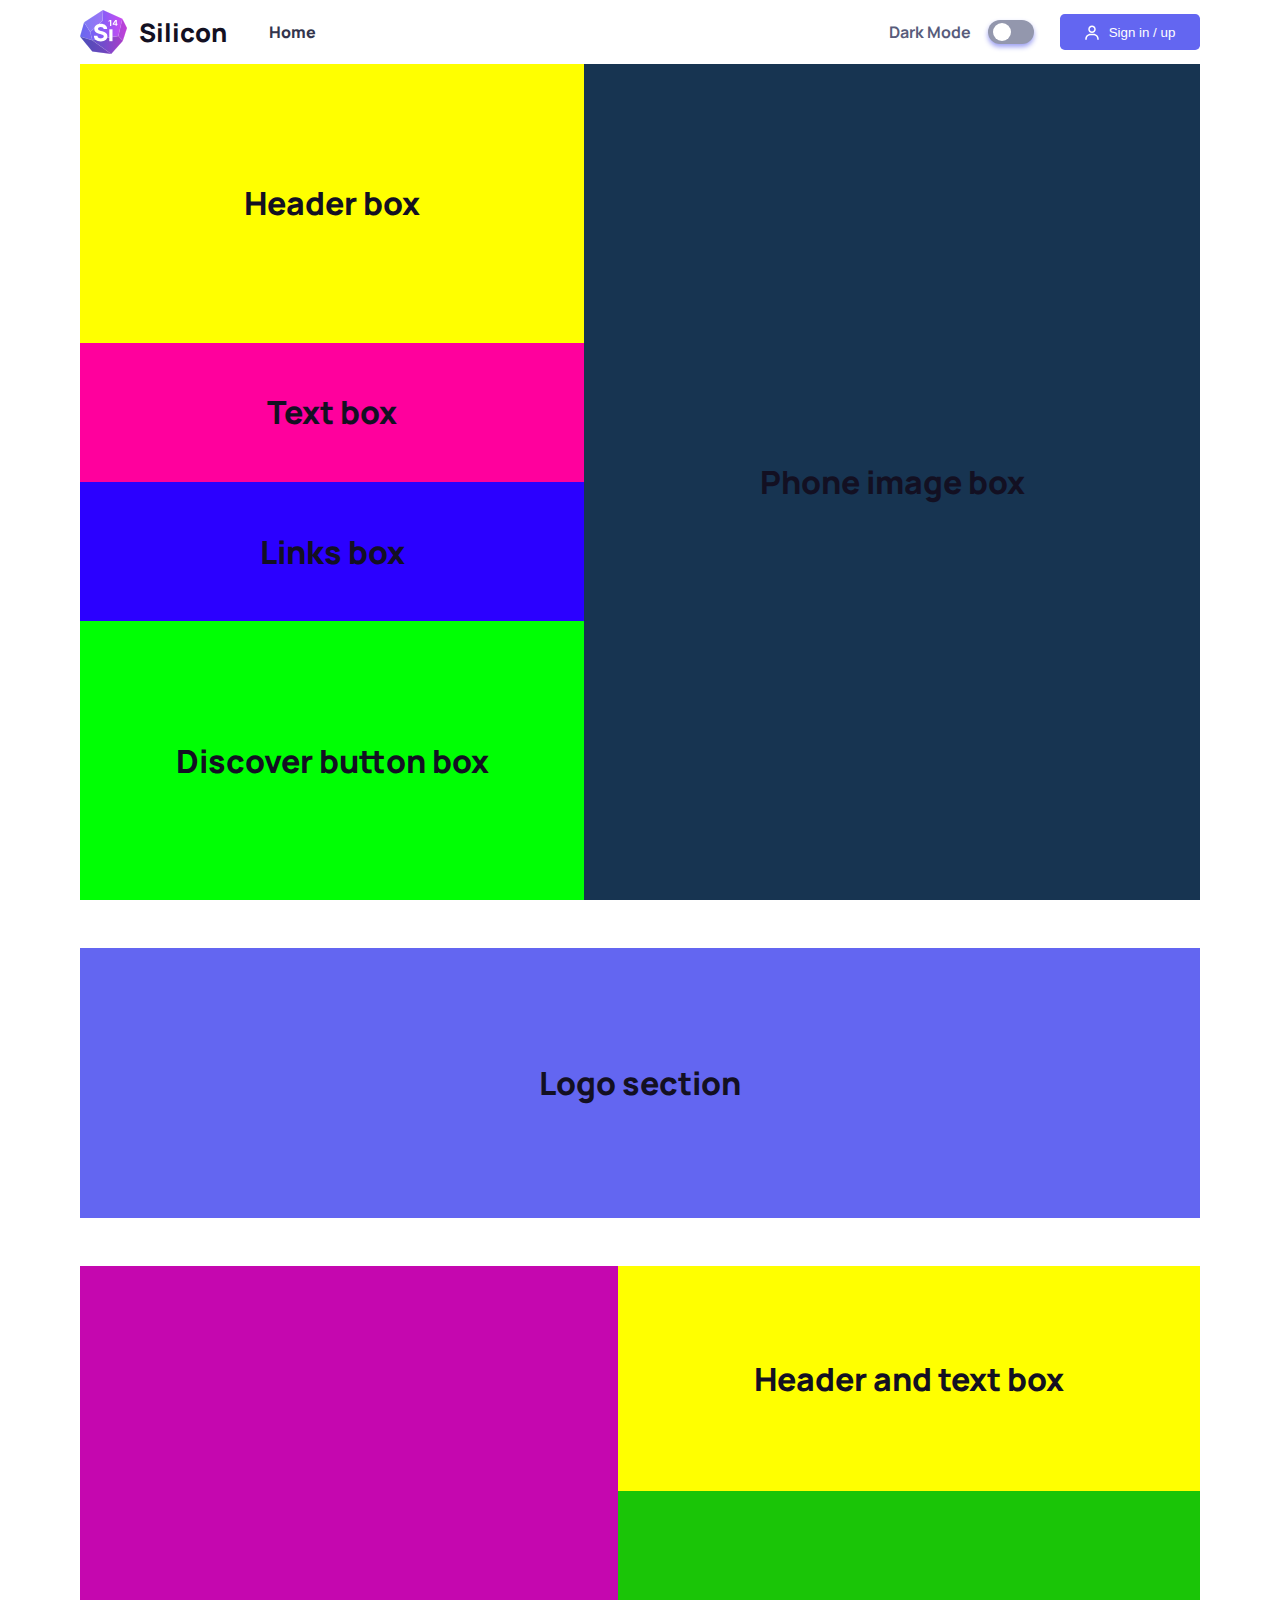
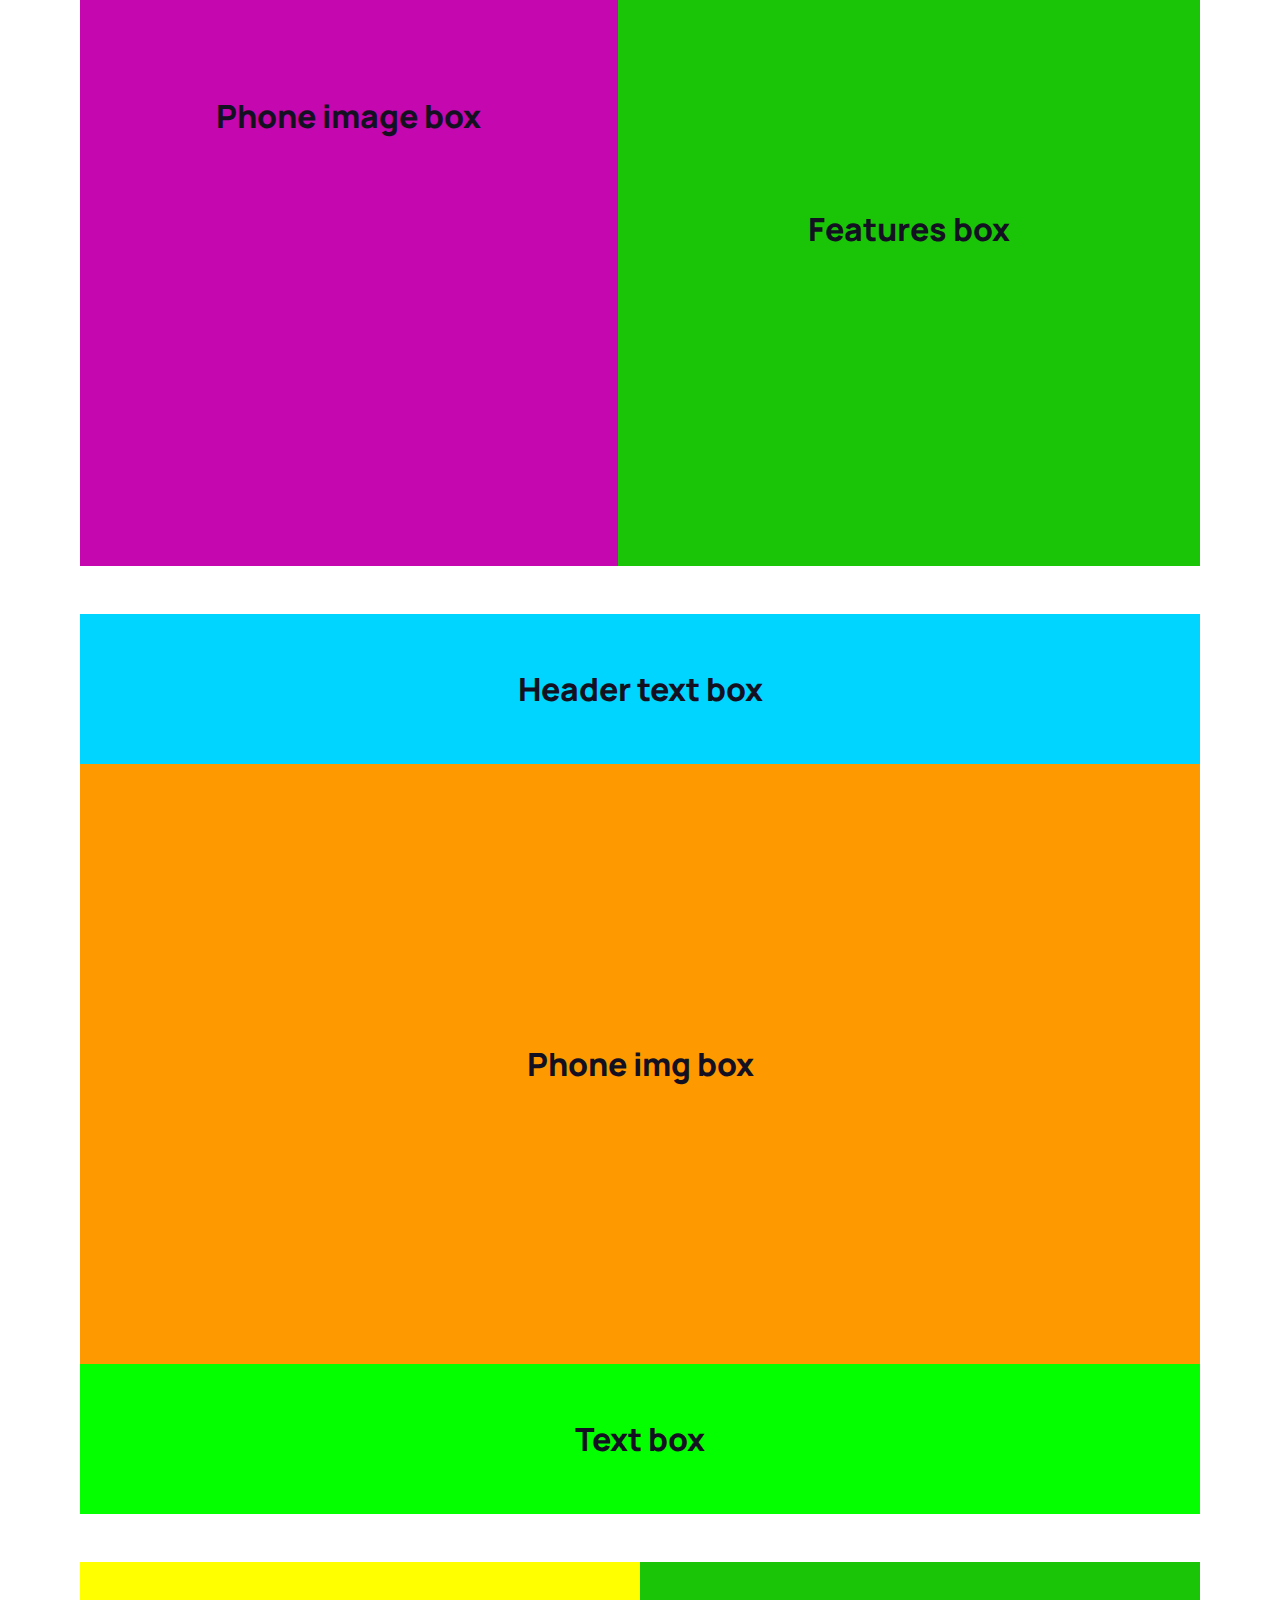
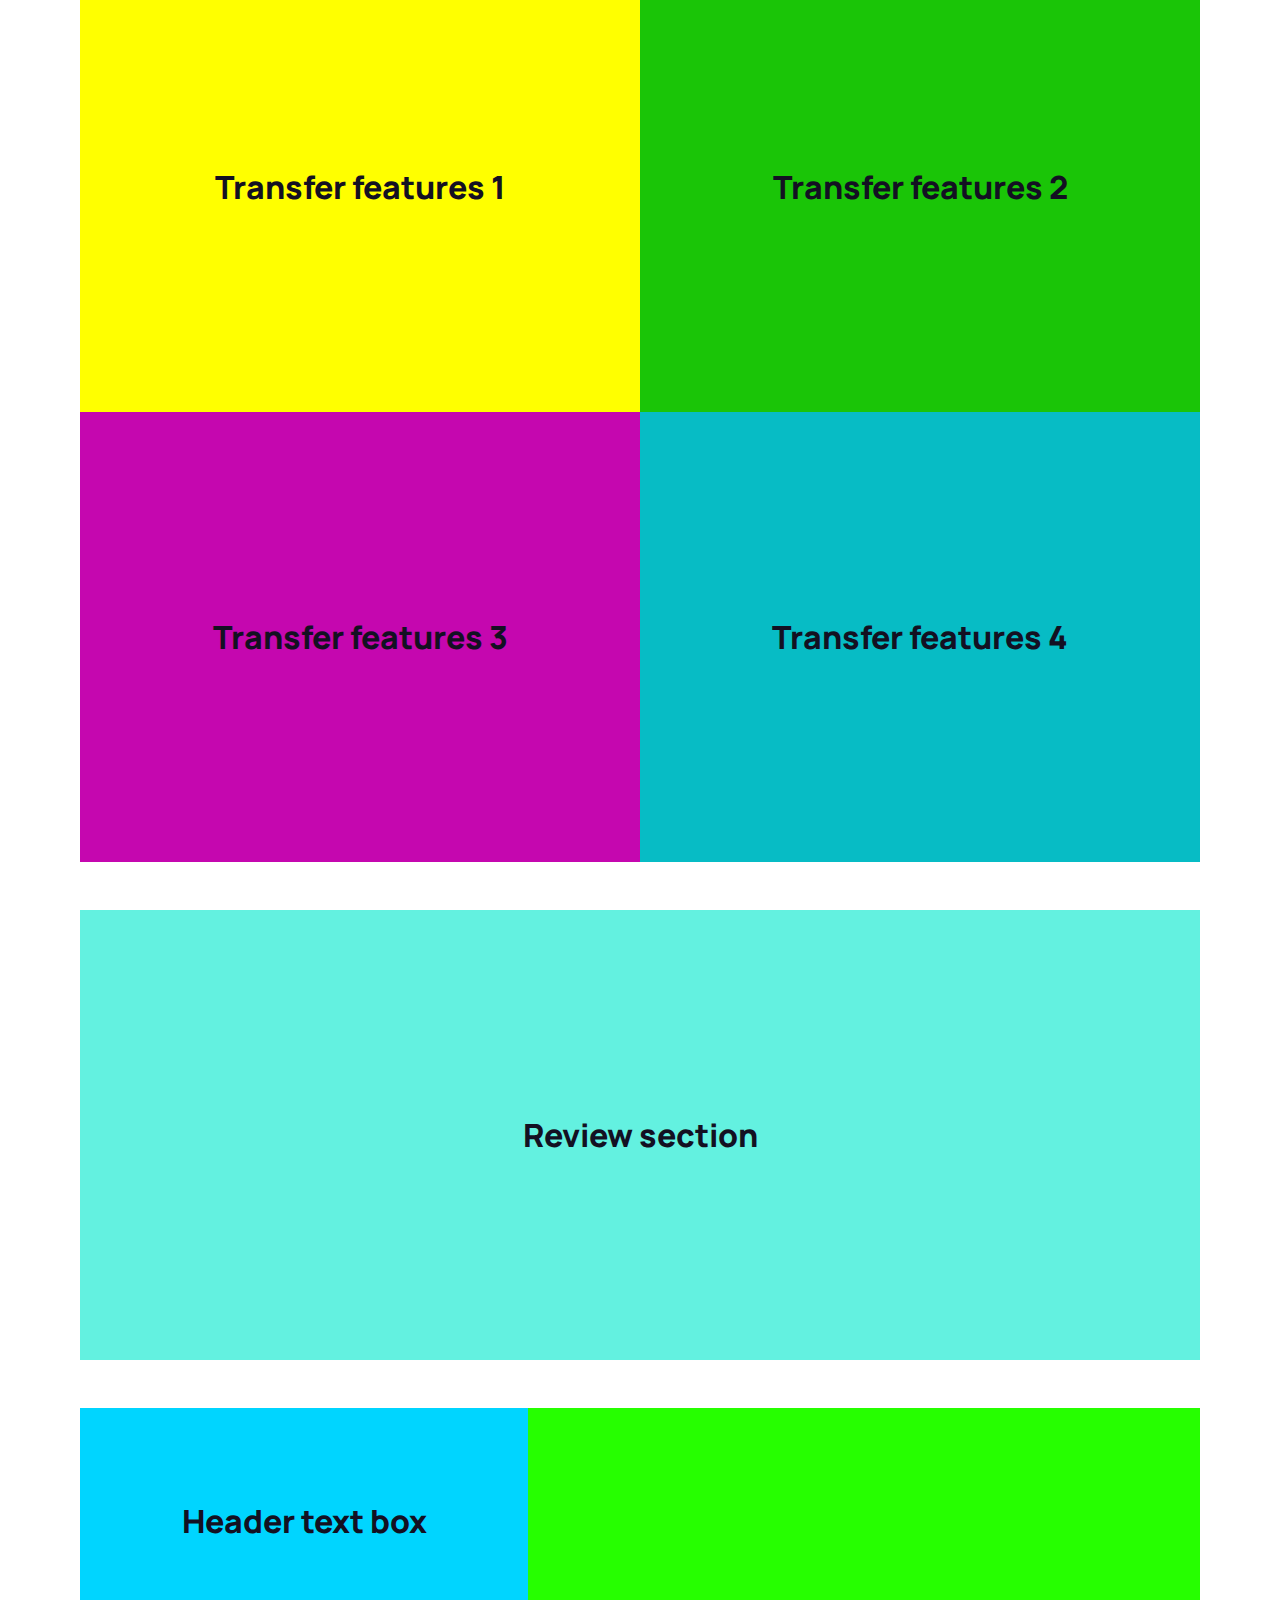
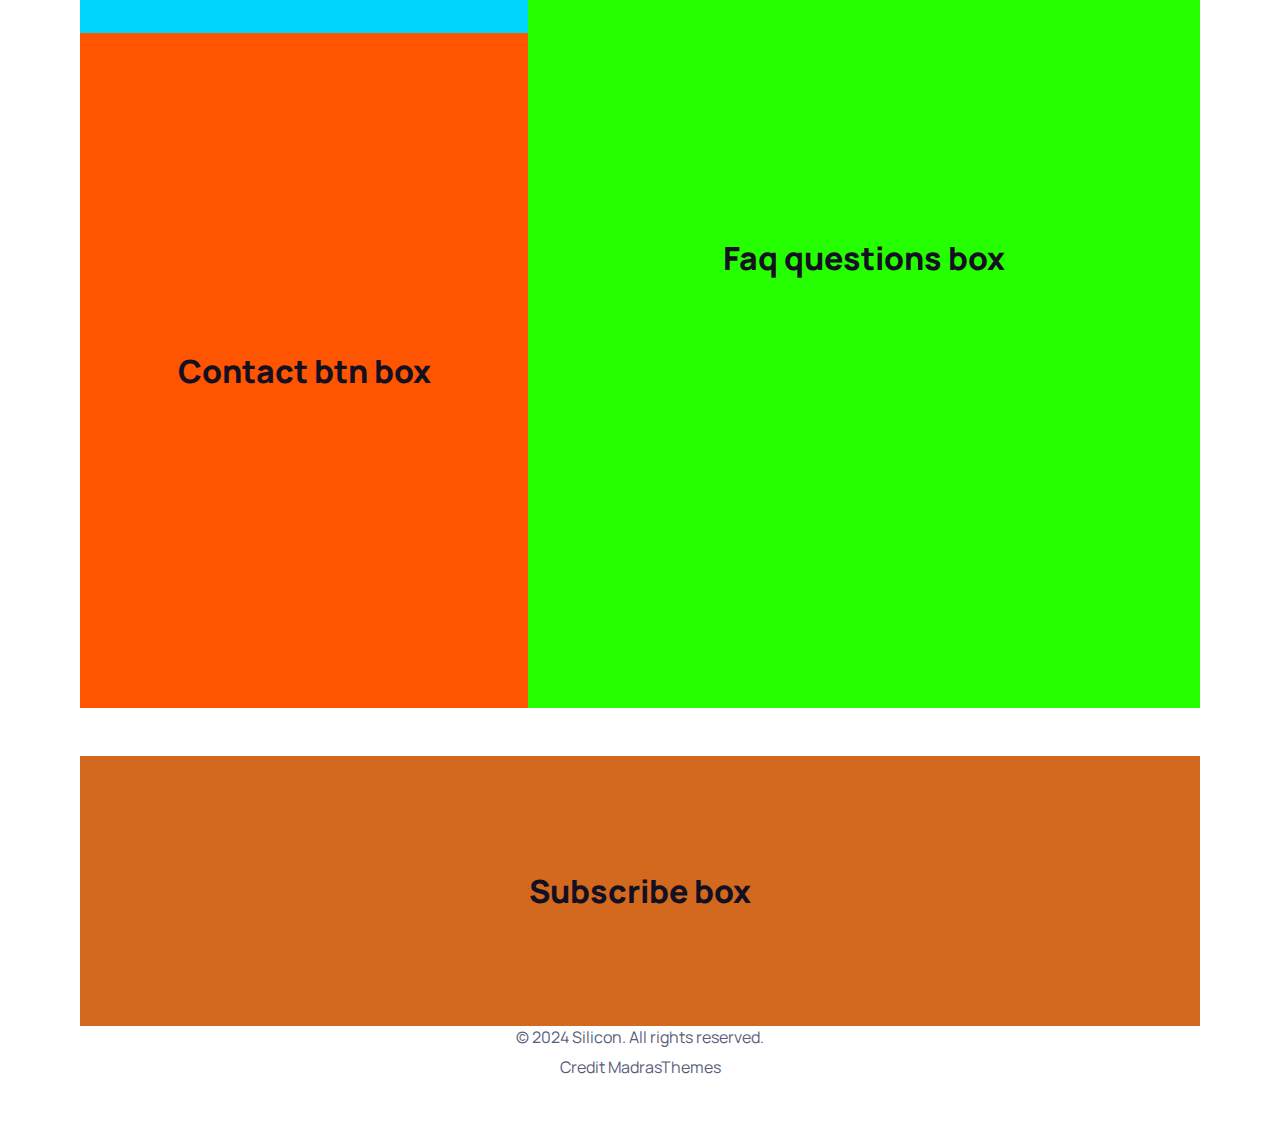
==== grid-layout/index.html @ bb46b8d0 "Update - Added grid-layout" ====
<!DOCTYPE html>
<html lang="en">
<head>
    <meta charset="UTF-8">
    <meta name="viewport" content="width=device-width, initial-scale=1.0">
    <title>Grid layout test</title>
    <link rel="stylesheet" href="style.css">
</head>
<body>

    <div class="wrapper">
        <nav class="navbar">
            <!-- Vänster sida -->
            <div class="leftSide">
                <img src="svg/SiliconLogo.svg" alt="Silicon logo">
                <h1>Silicon</h1>
                <div class="navBarLinks">
                    <a class="hover" href="../index.html"><p>Home</p></a>
                    <!-- <a class="hover" href="#AppFeatures"><p>Features</p></a> -->
                    <!-- <a class="hover" href="#FAQ"><p>FAQ</p></a> -->
                    <!-- <a class="hover" href="#Contact"><p>Contact</p></a> -->
                </div>
            </div>
            <!-- Höger sida -->
            <div class="rightSide">
                <!-- DarkMode text -->
                <p class="darkModeText">Dark Mode</p>
                <!-- Toggle knapp -->
                <button class="toggleSwitch" onclick="changeTheme()">
                    <div id="toggleSwitch-bg" class="toggleSwitch-bg">
                    <span id="toggleSwitch-dot" class="toggleSwitch-dot" ></span>
                    </div>
                </button>
                
    
                <!-- Meny knapp -->
                <div class="navButton-container">
                    <span class="navButton"></span>
                    <span class="navButton"></span>
                    <span class="navButton"></span>
                </div>
                <!-- Sign in knapp -->
                <button class='signInButton'>
                    <img src="svg/Subtract.svg" alt="" />
                    <span class=''>Sign in / up</span>
                </button>
            </div>
        </nav>
        <main>
            <section class="page1">
                <div class="header">
                    <h1>Header box</h1>
                </div>
                <div class="text">
                    <h1>Text box</h1>
                </div>
                <div class="links">
                    <h1>Links box</h1>
                </div>
                <div class="discover-btn">
                    <h1>Discover button box</h1>
                </div>
                <div class="phone-img">
                    <h1>Phone image box</h1>
                </div>
            </section>

            <section class="logo-section">
                <div>
                    <h1>Logo section</h1>
                </div>
            </section>
            
            <section class="page2">
                <div class="header">
                    <h1>Header and text box</h1>
                </div>
                <div class="Features-box">
                    <h1>Features box</h1>
                </div>
                <div class="Phone-img-box">
                    <h1>Phone image box</h1>
                </div>
                
            </section>
            
            <section class="page3">
                <div class="header">
                    <h1>Header text box</h1>
                </div>
                <div class="phone-box">
                    <h1>Phone img box</h1>
                </div>
                <div class="text-box">
                    <h1>Text box</h1>
                </div>
            </section>
            
            <section class="transfer-features">
                <div class="box1">
                    <h1>Transfer features 1</h1>
                </div>
                <div class="box2">
                    <h1>Transfer features 2</h1>
                </div>
                <div class="box3">
                    <h1>Transfer features 3</h1>
                </div>
                <div class="box4">
                    <h1>Transfer features 4</h1>
                </div>
            </section>

            <section class="review-section">
                <div>
                    <h1>Review section</h1>
                </div>
            </section>

            <section class="page4">
                <div class="header">
                    <h1>Header text box</h1>
                </div>
                <div class="faq-box">
                    <h1>Faq questions box</h1>
                </div>
                <div class="contact-btn-box">
                    <h1>Contact btn box</h1>
                </div>
            </section>

            <div class="subscribe">
                <div class="subscribe-box">
                    <h1>Subscribe box</h1>
                </div>
            </div>
        </main>
        <footer>
            <p>© 2024 Silicon. All rights reserved.</p>
            <p>Credit MadrasThemes</p>
        </footer>
    </div>
    
</body>
</html>
---- grid-layout/style.css ----
@charset "UTF-8";
/* Importera font från fonts.google.com */
@import url("https://fonts.googleapis.com/css2?family=Manrope:wght@200..800&display=swap");
:root {
  --background-color: #FFFFFF;
  --background-color-fade: #f4f1fe;
  --background-color-alt: #F3F6FF;
  --background-color-subscribe: #F3F6FF;
  --background-color-review: #F3F6FF;
  --background-color-faq: #ffffff;
  --button-border-color: hsla(0, 0%, 100%, 0.15);
  --button-color: #6366F1;
  --button-nav-color: #3E4265;
  --button-discovery-color: #FFFFFF;
  --button-discovery-text-color: #33354D;
  --button-circle: rgb(225, 227, 235);
  --button-circle-expanded: rgb(99, 102, 241);
  --button-toggle-bg: #9397AD;
  --button-faq-bg: #F3F6FF;
  --text-header: #131022;
  --text-paragraph: #585C7B;
  --text-navbar: #33354D;
  --logo-icon-color: #FFFFFF;
  --logo-icon-bg-color: #FFFFFF;
}

* {
  margin: 0;
  padding: 0;
  box-sizing: border-box;
}

body {
  font-family: "Manrope", system-ui, -apple-system, BlinkMacSystemFont;
  background-color: --background-color;
  transition-duration: 0.2s;
  display: flex;
  flex-direction: column;
  align-items: center;
  justify-content: center;
}
body a {
  text-decoration: none;
}
body p {
  color: var(--text-paragraph);
}
body h1 {
  color: var(--text-header);
  font-weight: 900;
}
body h2 {
  color: var(--text-header);
}
body h3 {
  color: var(--text-header);
}

.wrapper {
  min-height: 100svh;
  width: 100%;
  min-width: 320px;
  display: flex;
  flex-direction: column;
  align-items: center;
  justify-content: flex-start;
}

.navbar {
  display: flex;
  justify-content: space-between;
  align-items: center;
  max-width: calc(1440px - 20rem);
  width: 100%;
  height: 4rem;
}
.navbar .leftSide {
  display: flex;
  flex-direction: row;
  align-items: center;
  justify-content: center;
  gap: 0.75rem;
}
.navbar .leftSide h1 {
  font-size: 1.6rem;
  font-weight: 900;
  color: var(--text-header);
}
.navbar .leftSide .navBarLinks {
  padding-inline-start: 1.9rem;
  display: none;
  gap: 1.2rem;
}
.navbar .leftSide .navBarLinks p {
  font-size: 1rem;
  font-weight: 800;
  color: var(--text-navbar);
}
.navbar .rightSide {
  display: flex;
  flex-direction: row;
  align-items: center;
  gap: 0.6rem;
}
.navbar .rightSide .darkModeText {
  display: none;
  font-size: 1rem;
  font-weight: 700;
  margin: 0.5rem;
  color: var(--text-paragraph);
}
.navbar .rightSide .toggleSwitch {
  position: relative;
  display: flex;
  align-items: center;
  cursor: pointer;
  margin-right: 1rem;
  border: none;
  background-color: transparent;
}
.navbar .rightSide .toggleSwitch .toggleSwitch-bg {
  width: 2.875rem;
  height: 1.5rem;
  border-radius: 0.75rem;
  background-color: var(--button-toggle-bg);
  box-shadow: 0px 3px 5px 0px rgba(26, 33, 225, 0.426);
}
.navbar .rightSide .toggleSwitch .toggleSwitch-bg-dark {
  background-color: var(--button-toggle-bg-dark);
}
.navbar .rightSide .toggleSwitch .toggleSwitch-dot {
  position: absolute;
  width: 1.125rem;
  height: 1.125rem;
  border-radius: 100%;
  top: 0.1875rem;
  left: 0.281rem;
  background-color: white;
}
.navbar .rightSide .toggleSwitch .toggleSwitch-dot-dark {
  left: 1.53125rem;
}
.navbar .rightSide .navButton-container {
  display: flex;
  flex-direction: column;
  justify-content: center;
  align-items: center;
  gap: 0.3125rem;
  padding: 0.5rem;
  cursor: pointer;
}
.navbar .rightSide .navButton-container .navButton {
  background-color: var(--button-nav-color);
  width: 1.375rem;
  height: 0.15rem;
}
.navbar .rightSide .signInButton {
  cursor: pointer;
  display: none;
  justify-content: center;
  align-items: center;
  gap: 0.625rem;
  width: 8.75rem;
  height: 2.25rem;
  background-color: var(--button-color);
  border: none;
  border-radius: 0.3rem;
  color: white;
}

main {
  display: block;
  margin: 0 auto;
}

.page1 {
  margin-bottom: 3rem;
  max-width: calc(1440px - 20rem);
  width: 100%;
  max-height: 1280px;
  height: calc(100svh - 4rem);
  display: grid;
  grid-auto-rows: 1fr;
  grid-template-areas: "header" "header" "text" "links" "discover-btn";
}
.page1 .header {
  display: flex;
  justify-content: center;
  align-items: center;
  text-align: center;
  flex-wrap: wrap;
  grid-area: header;
  width: 100%;
  background-color: yellow;
}
.page1 .text {
  display: flex;
  justify-content: center;
  align-items: center;
  text-align: center;
  grid-area: text;
  background-color: rgb(255, 0, 157);
}
.page1 .links {
  display: flex;
  justify-content: center;
  align-items: center;
  text-align: center;
  grid-area: links;
  background-color: rgb(43, 0, 255);
}
.page1 .discover-btn {
  display: flex;
  justify-content: center;
  align-items: center;
  text-align: center;
  grid-area: discover-btn;
  background-color: rgb(0, 255, 4);
}
.page1 .phone-img {
  display: none;
  justify-content: center;
  align-items: center;
  text-align: center;
  grid-area: phone-img;
  background-color: rgb(23, 52, 81);
}

.logo-section {
  margin-bottom: 3rem;
  max-width: calc(1440px - 20rem);
  width: 100vw;
  max-height: 1280px;
  height: 30vh;
  background-color: #6366F1;
  display: none;
  align-items: center;
  justify-content: center;
}

.page2 {
  margin-bottom: 3rem;
  max-width: calc(1440px - 20rem);
  width: 100vw;
  min-height: 100vh;
  display: grid;
  grid-auto-rows: 1fr 4fr;
  grid-template-areas: "header" "features";
}
.page2 .header {
  display: flex;
  justify-content: center;
  align-items: center;
  text-align: center;
  flex-wrap: wrap;
  grid-area: header;
  width: 100%;
  background-color: yellow;
}
.page2 .Features-box {
  display: flex;
  justify-content: center;
  align-items: center;
  text-align: center;
  flex-wrap: wrap;
  grid-area: features;
  width: 100%;
  background-color: rgb(26, 197, 7);
}
.page2 .Phone-img-box {
  display: none;
  justify-content: center;
  align-items: center;
  text-align: center;
  flex-wrap: wrap;
  grid-area: phone;
  width: 100%;
  background-color: rgb(197, 7, 175);
}

.page3 {
  margin-bottom: 3rem;
  max-width: calc(1440px - 20rem);
  width: 100vw;
  min-height: 100vh;
  display: grid;
  grid-auto-rows: 1fr 4fr 1fr;
  grid-template-areas: "header" "phone" "text";
}
.page3 .header {
  display: flex;
  justify-content: center;
  align-items: center;
  text-align: center;
  flex-wrap: wrap;
  grid-area: header;
  width: 100%;
  background-color: rgb(0, 213, 255);
}
.page3 .phone-box {
  display: flex;
  justify-content: center;
  align-items: center;
  text-align: center;
  flex-wrap: wrap;
  grid-area: phone;
  width: 100%;
  background-color: rgb(255, 153, 0);
}
.page3 .text-box {
  display: flex;
  justify-content: center;
  align-items: center;
  text-align: center;
  flex-wrap: wrap;
  grid-area: text;
  width: 100%;
  background-color: rgb(4, 255, 0);
}

.transfer-features {
  margin-bottom: 3rem;
  max-width: calc(1440px - 20rem);
  width: 100vw;
  min-height: -moz-fit-content;
  min-height: fit-content;
  height: 100vh;
  display: none;
  grid-template-columns: 50% 50%;
  grid-template-areas: "box1 box2" "box3 box4";
}
.transfer-features div {
  display: flex;
  justify-content: center;
  align-items: center;
  text-align: center;
  width: 100%;
}
.transfer-features .box1 {
  grid-area: box1;
  background-color: yellow;
}
.transfer-features .box2 {
  grid-area: box2;
  background-color: rgb(26, 197, 7);
}
.transfer-features .box3 {
  grid-area: box3;
  background-color: rgb(197, 7, 175);
}
.transfer-features .box4 {
  grid-area: box4;
  background-color: rgb(7, 188, 197);
}

.review-section {
  margin-bottom: 3rem;
  max-width: calc(1440px - 20rem);
  width: 100vw;
  max-height: 1280px;
  height: 50vh;
  background-color: #63f1e0;
  display: none;
  align-items: center;
  justify-content: center;
}

.page4 {
  margin-bottom: 3rem;
  max-width: calc(1440px - 20rem);
  width: 100vw;
  min-height: 100vh;
  display: grid;
  grid-auto-rows: 2fr 5fr 1fr;
  grid-template-areas: "header" "faq" "contact";
}
.page4 div {
  display: flex;
  justify-content: center;
  align-items: center;
  text-align: center;
  flex-wrap: wrap;
  width: 100%;
}
.page4 .header {
  grid-area: header;
  background-color: rgb(0, 213, 255);
}
.page4 .faq-box {
  grid-area: faq;
  background-color: rgb(38, 255, 0);
}
.page4 .contact-btn-box {
  grid-area: contact;
  background-color: rgb(255, 85, 0);
}

.subscribe {
  width: 100vw;
  height: 30vh;
  max-width: calc(1440px - 20rem);
}
.subscribe .subscribe-box {
  width: 100%;
  height: 100%;
  display: flex;
  justify-content: center;
  align-items: center;
  background-color: chocolate;
}

footer {
  margin-bottom: 3rem;
  display: flex;
  flex-direction: column;
  gap: 0.5rem;
  align-items: center;
}

@media (min-width: 640px) {
  .navbar .rightSide .darkModeText {
    display: flex;
  }
  .navbar .signInButton {
    display: flex;
  }
  .page1 {
    grid-template-columns: 45% 55%;
    grid-template-areas: "header header" "header header" "text phone-img" "links phone-img" "discover-btn phone-img";
  }
  .page1 .phone-img {
    display: flex;
  }
  .page2 {
    grid-auto-rows: 1fr 3fr;
    grid-template-areas: "header" "features";
  }
  .page4 {
    grid-auto-rows: 2fr 4fr 2fr;
  }
}
@media (min-width: 1024px) {
  .navbar .leftSide .navBarLinks {
    display: flex;
  }
  .navbar .rightSide .darkModeText {
    display: flex;
  }
  .navbar .rightSide .navButton-container {
    display: none;
  }
  .navbar .rightSide .signInButton {
    display: flex;
  }
  .navbar .signInButton {
    display: flex;
  }
  .page1 {
    grid-template-columns: 45% 55%;
    grid-template-areas: "header phone-img" "header phone-img" "text phone-img" "links phone-img" "discover-btn phone-img" "discover-btn phone-img";
  }
  .page1 .phone-img {
    display: flex;
  }
  .logo-section {
    display: flex;
  }
  .page2 {
    grid-auto-rows: 1fr 3fr;
    grid-template-areas: "phone header" "phone features";
  }
  .page2 .Phone-img-box {
    display: flex;
  }
  .transfer-features {
    display: grid;
  }
  .review-section {
    display: flex;
  }
  .page4 {
    grid-auto-columns: 40% 60%;
    grid-auto-rows: 2fr 4fr 2fr;
    grid-template-areas: "header faq" "contact faq" "contact faq";
  }
}/*# sourceMappingURL=style.css.map */
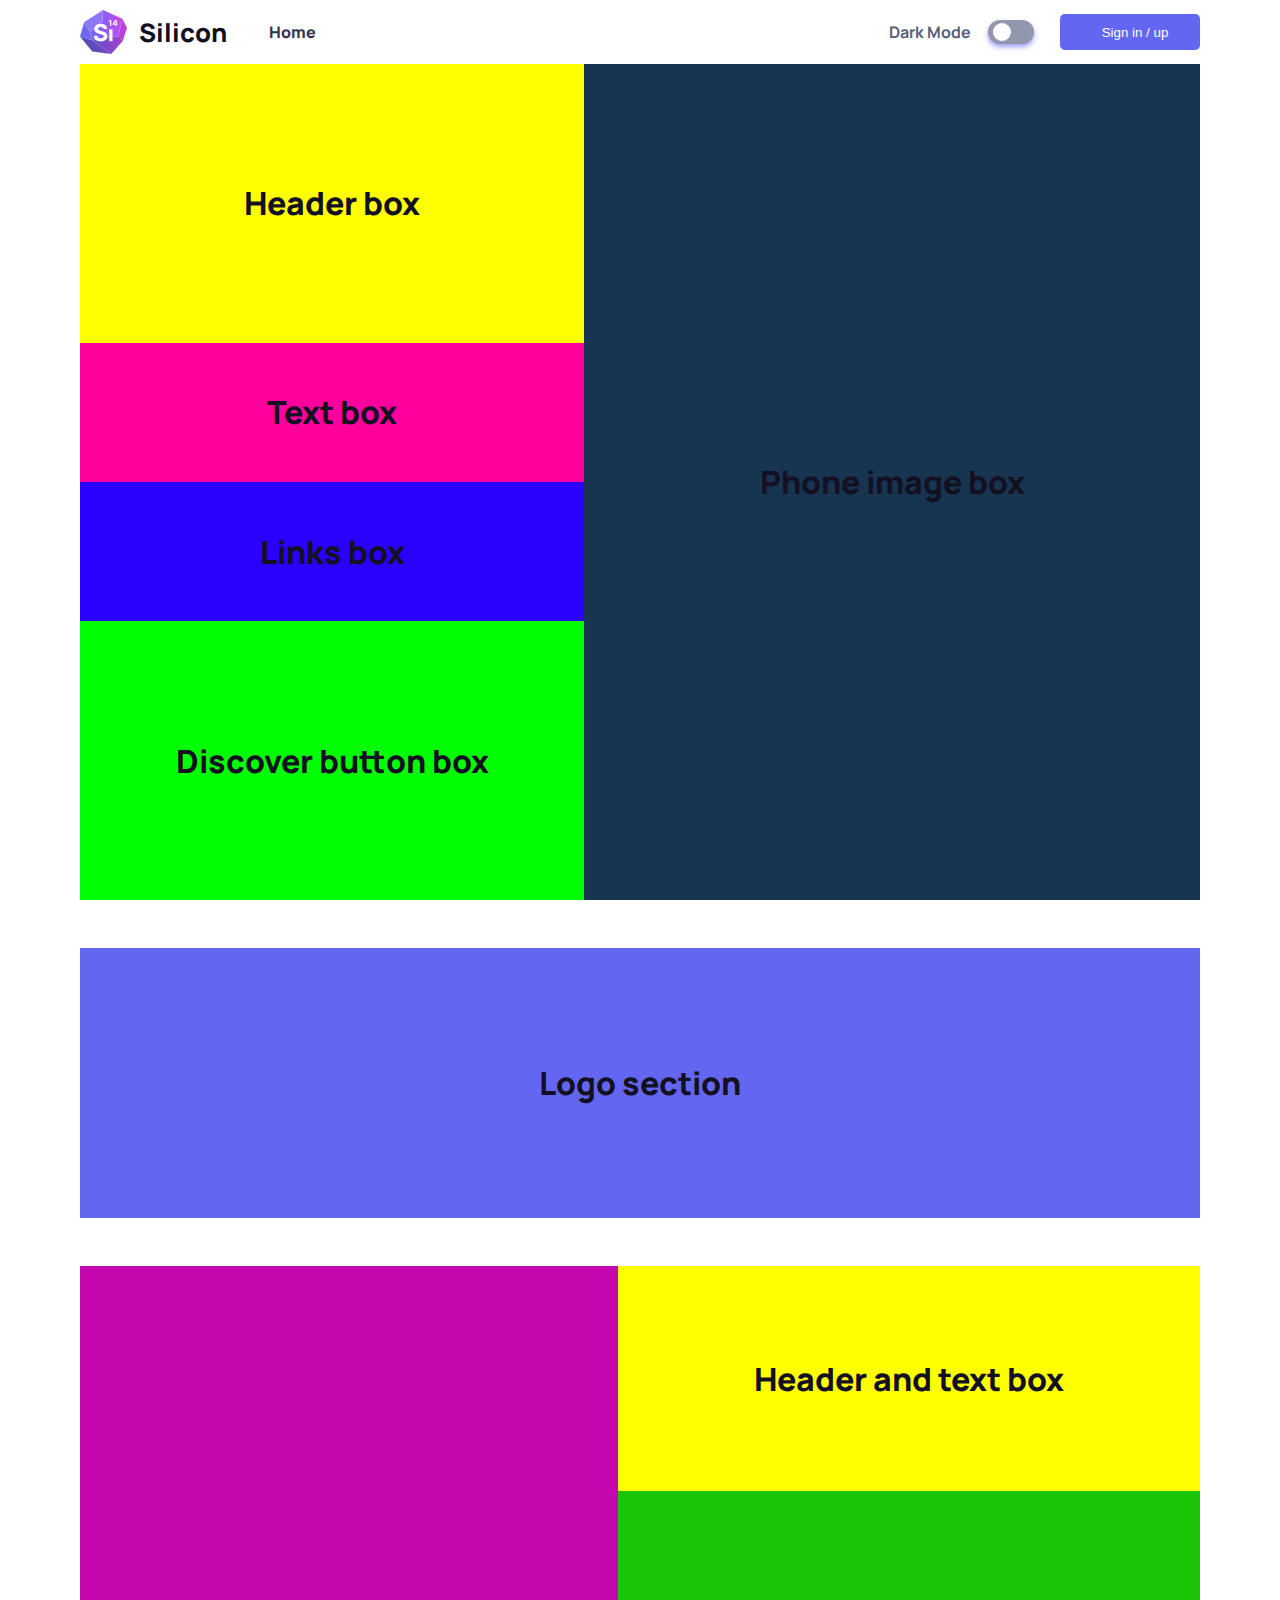
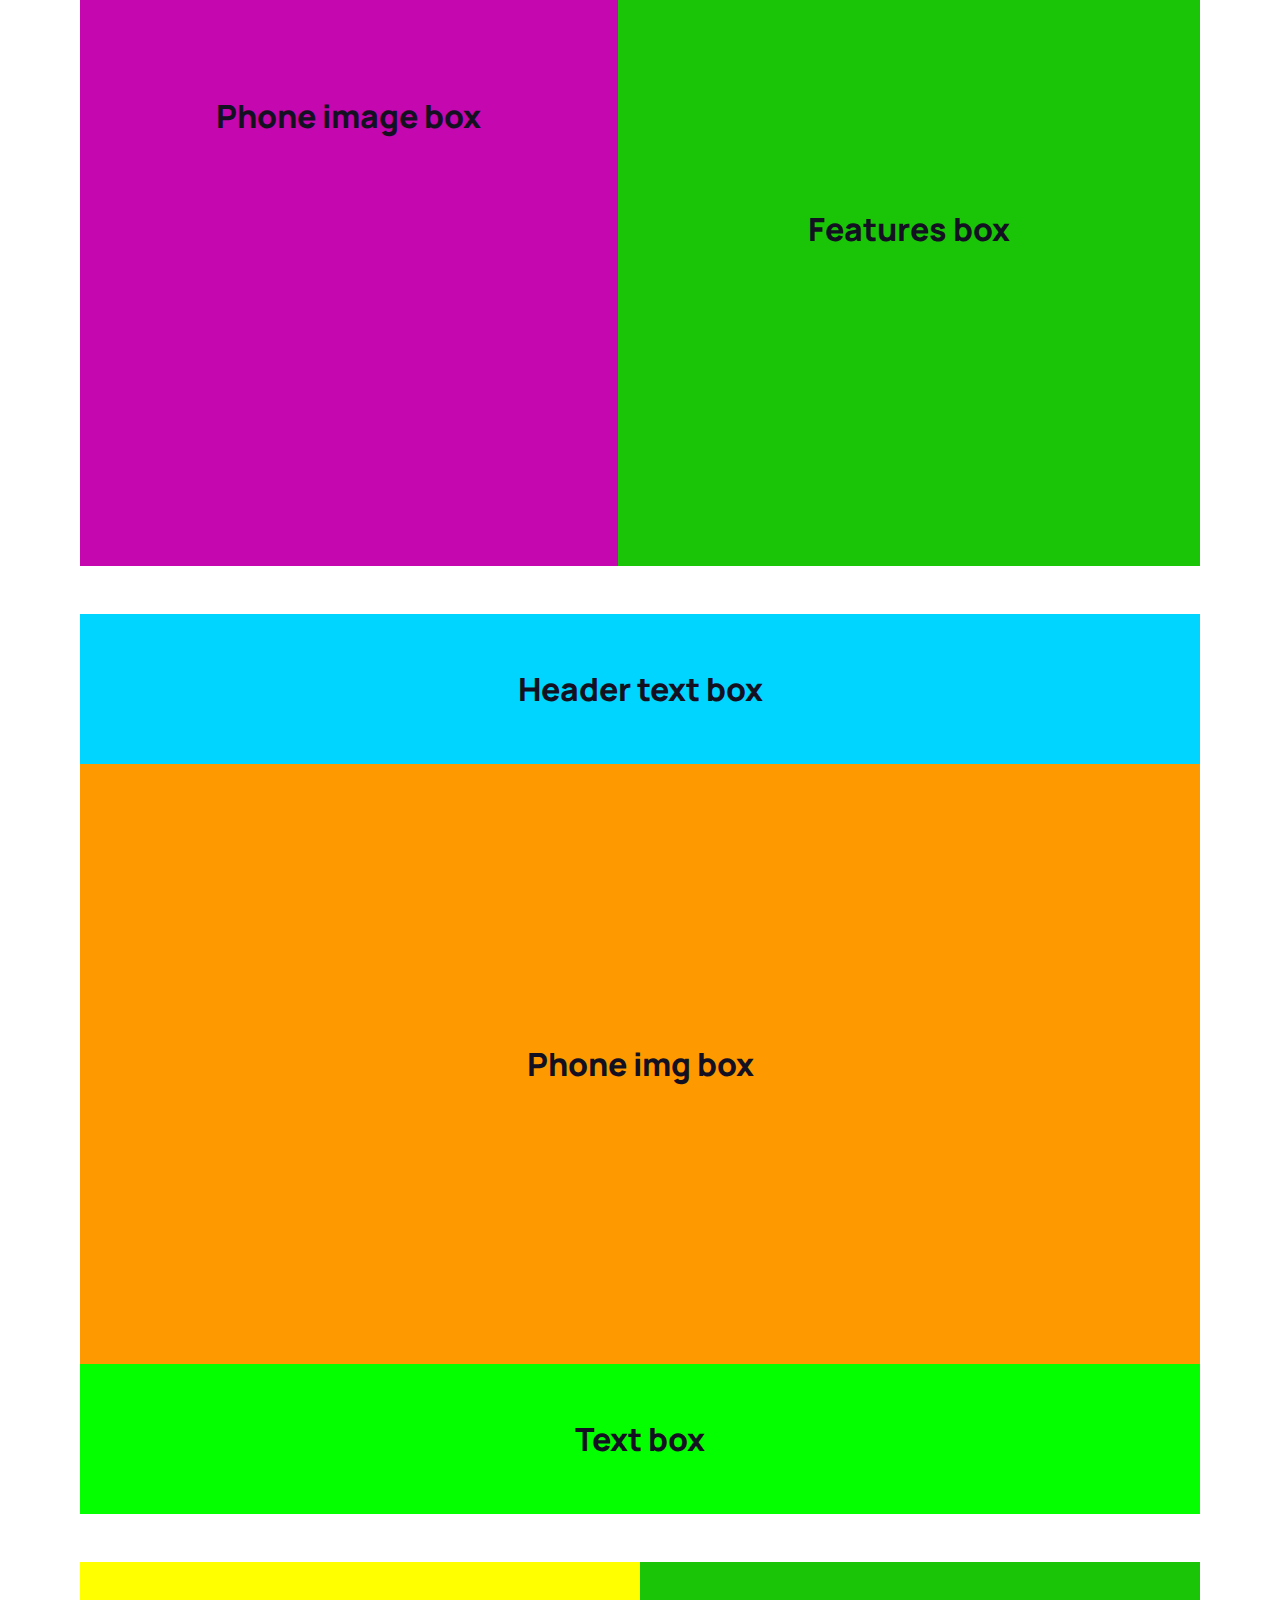
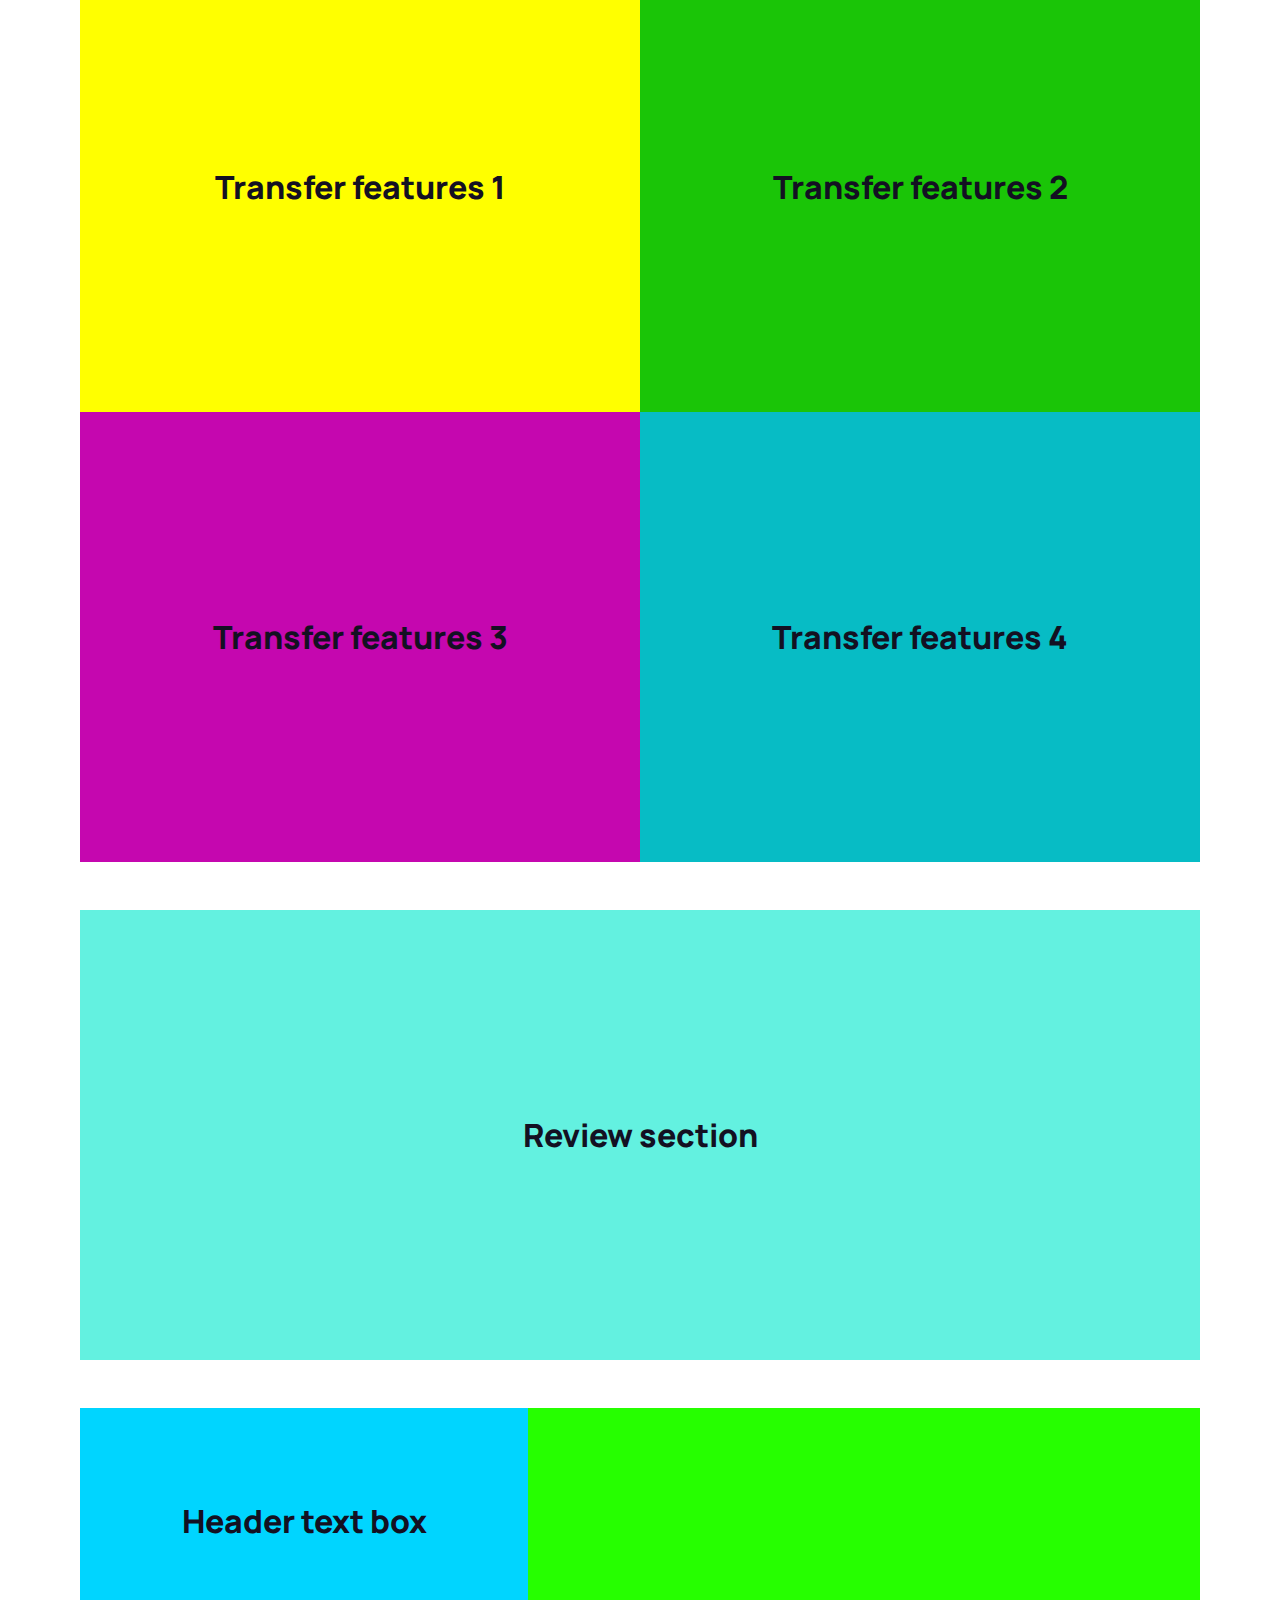
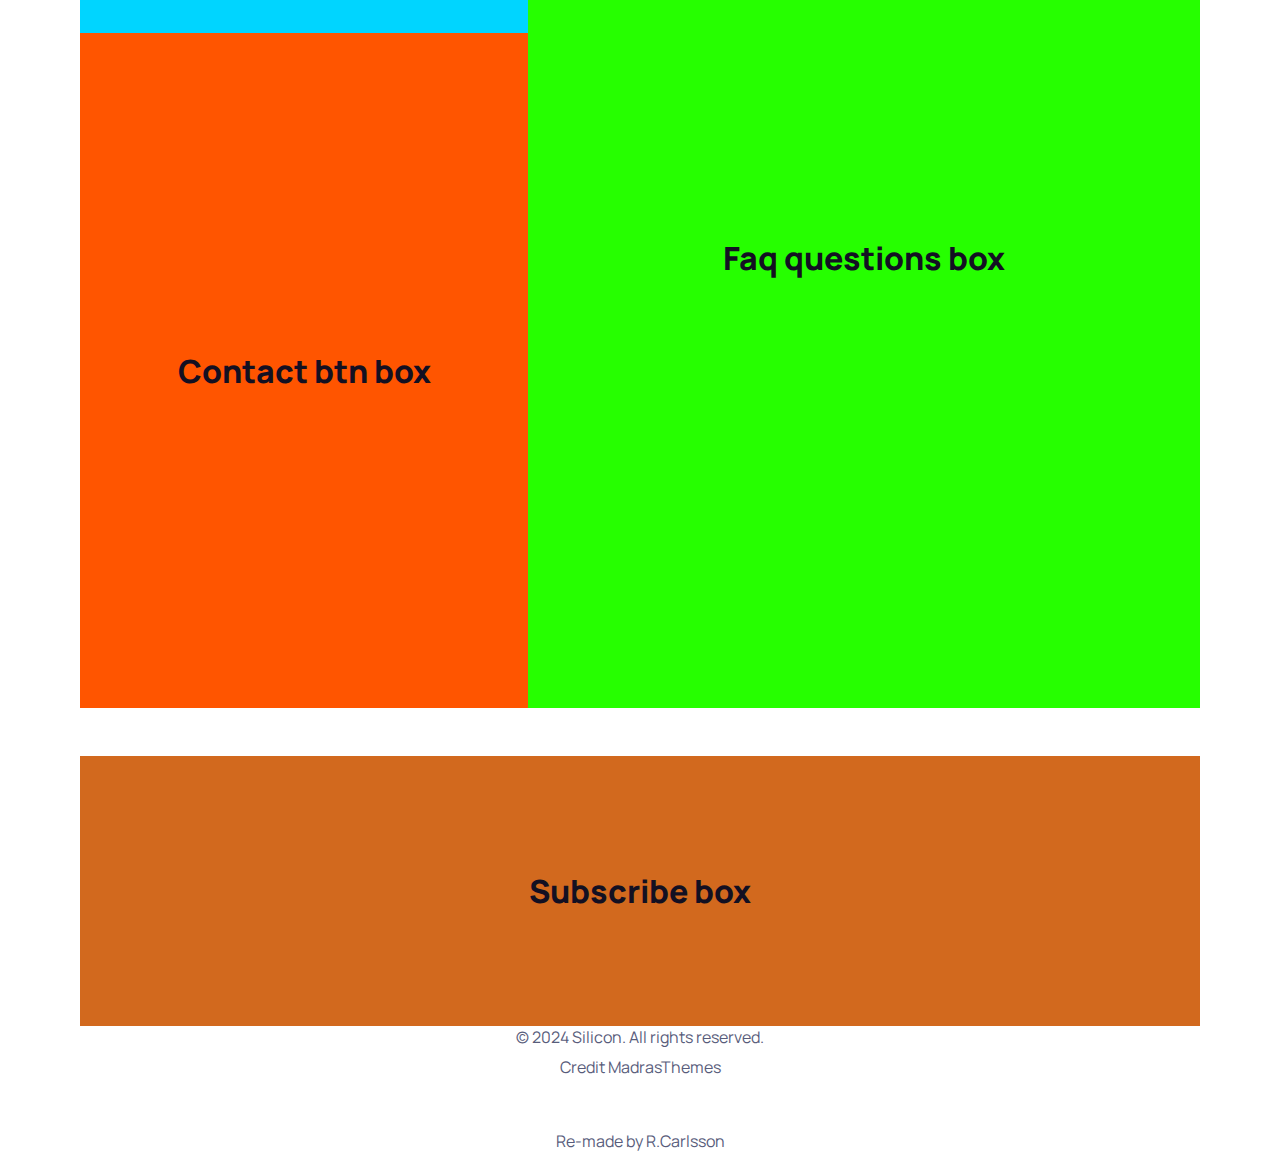
==== commit d68124d0: "Update" ====
--- a/grid-layout/index.html
+++ b/grid-layout/index.html
@@ -16,9 +16,6 @@
                 <h1>Silicon</h1>
                 <div class="navBarLinks">
                     <a class="hover" href="../index.html"><p>Home</p></a>
-                    <!-- <a class="hover" href="#AppFeatures"><p>Features</p></a> -->
-                    <!-- <a class="hover" href="#FAQ"><p>FAQ</p></a> -->
-                    <!-- <a class="hover" href="#Contact"><p>Contact</p></a> -->
                 </div>
             </div>
             <!-- Höger sida -->
@@ -139,6 +136,7 @@
             <p>© 2024 Silicon. All rights reserved.</p>
             <p>Credit MadrasThemes</p>
         </footer>
+        <p style="padding: 4px;">Re-made by R.Carlsson</p>
     </div>
     
 </body>
